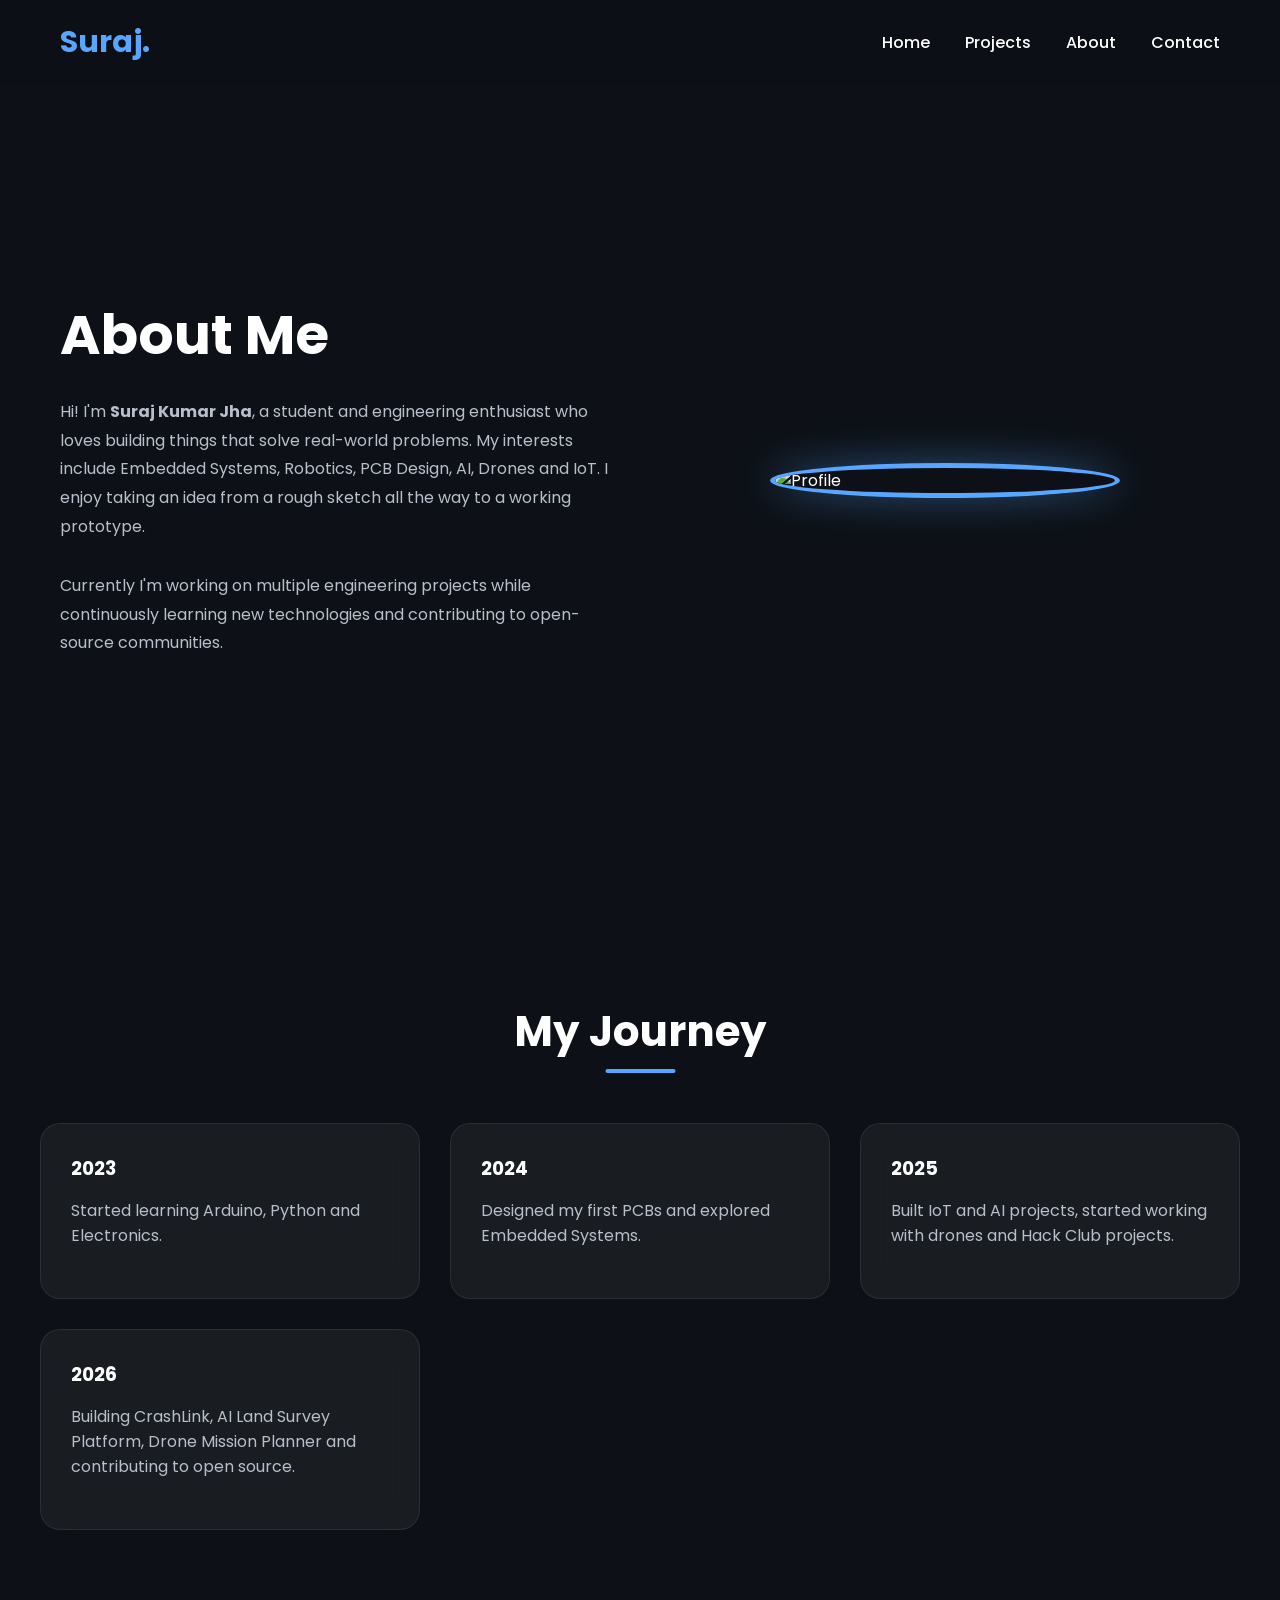
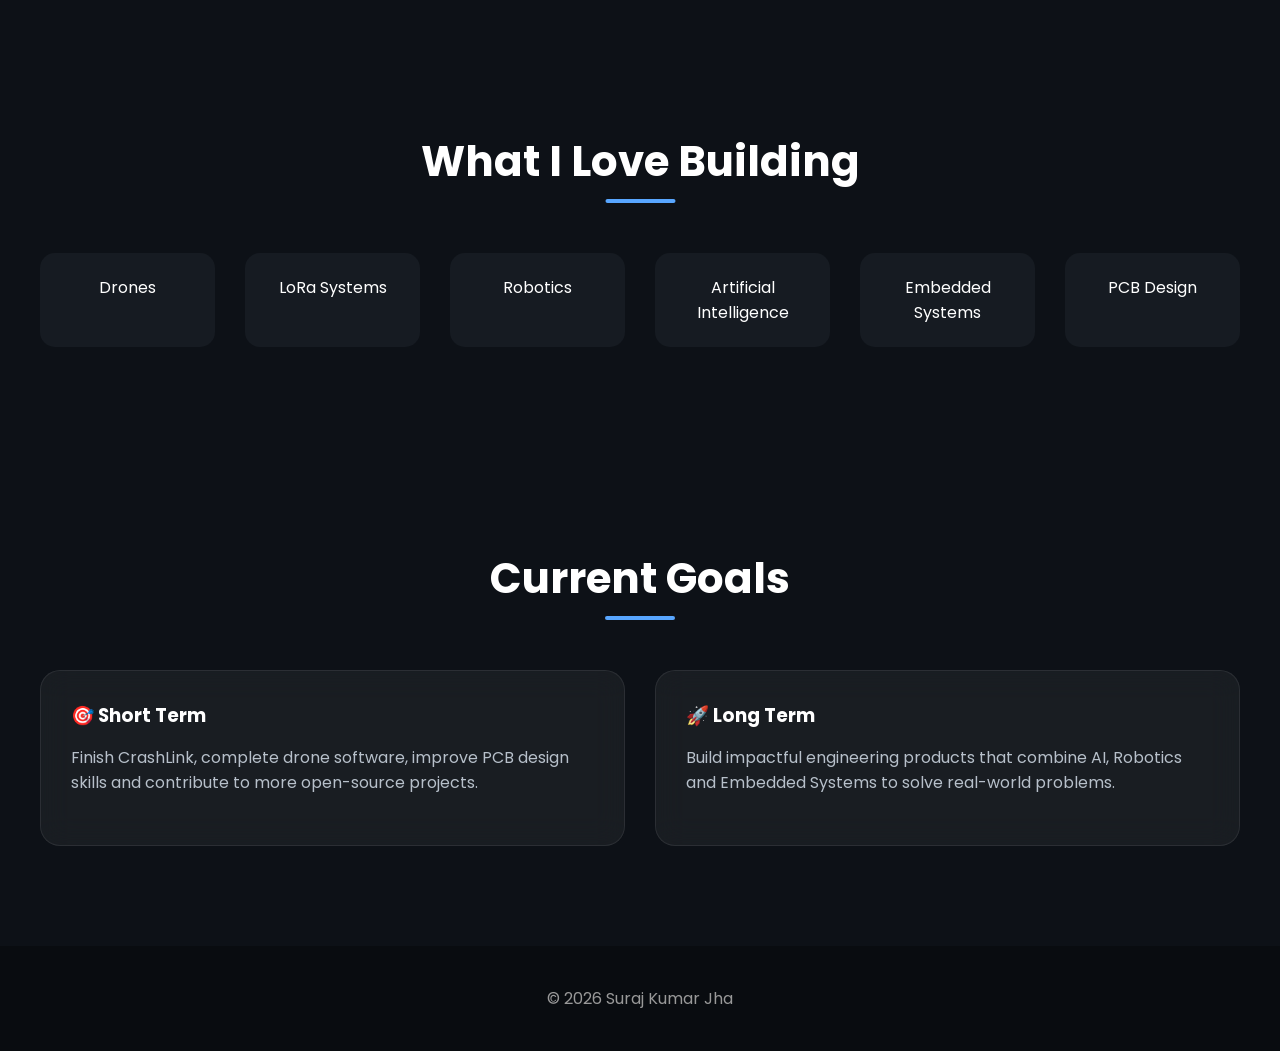
==== about.html @ 5bf3576b "Add about page with personal introduction, journey, interests, and goals" ====
<!DOCTYPE html>
<html lang="en">

<head>

<meta charset="UTF-8">
<meta name="viewport" content="width=device-width, initial-scale=1.0">

<title>About | Suraj Kumar Jha</title>

<link rel="stylesheet" href="css/style.css">
<link rel="stylesheet" href="css/responsive.css">
<link rel="stylesheet" href="css/animations.css">

<link href="https://fonts.googleapis.com/css2?family=Poppins:wght@300;400;500;600;700&display=swap" rel="stylesheet">

</head>

<body>

<header>

<nav>

<h2 class="logo">Suraj.</h2>

<ul class="nav-links">

<li><a href="index.html">Home</a></li>
<li><a href="projects.html">Projects</a></li>
<li><a href="about.html">About</a></li>
<li><a href="contact.html">Contact</a></li>

</ul>

</nav>

</header>

<!-- ABOUT -->

<section class="hero">

<div class="hero-left">

<h1>About Me</h1>

<p>

Hi! I'm <strong>Suraj Kumar Jha</strong>, a student and engineering enthusiast
who loves building things that solve real-world problems.

My interests include Embedded Systems, Robotics, PCB Design,
AI, Drones and IoT.

I enjoy taking an idea from a rough sketch all the way to a
working prototype.

</p>

<p>

Currently I'm working on multiple engineering projects while
continuously learning new technologies and contributing to
open-source communities.

</p>

</div>

<div class="hero-right">

<img src="assets/images/profile.png" alt="Profile">

</div>

</section>

<!-- TIMELINE -->

<section>

<h2>My Journey</h2>

<div class="featured-grid">

<div class="card">

<h3>2023</h3>

<p>

Started learning Arduino, Python and Electronics.

</p>

</div>

<div class="card">

<h3>2024</h3>

<p>

Designed my first PCBs and explored Embedded Systems.

</p>

</div>

<div class="card">

<h3>2025</h3>

<p>

Built IoT and AI projects, started working with drones
and Hack Club projects.

</p>

</div>

<div class="card">

<h3>2026</h3>

<p>

Building CrashLink, AI Land Survey Platform,
Drone Mission Planner and contributing to open source.

</p>

</div>

</div>

</section>

<!-- INTERESTS -->

<section>

<h2>What I Love Building</h2>

<div class="skills-grid">

<div class="skill"> Drones</div>

<div class="skill"> LoRa Systems</div>

<div class="skill"> Robotics</div>

<div class="skill"> Artificial Intelligence</div>

<div class="skill"> Embedded Systems</div>

<div class="skill"> PCB Design</div>

</div>

</section>

<!-- GOALS -->

<section>

<h2>Current Goals</h2>

<div class="featured-grid">

<div class="card">

<h3>🎯 Short Term</h3>

<p>

Finish CrashLink, complete drone software,
improve PCB design skills and contribute to more
open-source projects.

</p>

</div>

<div class="card">

<h3>🚀 Long Term</h3>

<p>

Build impactful engineering products that combine
AI, Robotics and Embedded Systems to solve
real-world problems.

</p>

</div>

</div>

</section>

<footer>

<p>

© 2026 Suraj Kumar Jha

</p>

</footer>

</body>

</html>
---- css/style.css ----
/* ===========================
   GLOBAL
=========================== */

*{
    margin:0;
    padding:0;
    box-sizing:border-box;
}

html{
    scroll-behavior:smooth;
}

body{
    font-family:'Poppins',sans-serif;
    background:#0d1117;
    color:#fff;
    overflow-x:hidden;
}

/* ===========================
   NAVBAR
=========================== */

header{
    width:100%;
    position:fixed;
    top:0;
    left:0;
    z-index:1000;
    background:rgba(13,17,23,.8);
    backdrop-filter:blur(15px);
}

nav{
    max-width:1200px;
    margin:auto;
    display:flex;
    justify-content:space-between;
    align-items:center;
    padding:20px;
}

.logo{
    color:#58a6ff;
    font-size:30px;
    font-weight:700;
}

.nav-links{
    display:flex;
    list-style:none;
    gap:35px;
}

.nav-links a{
    color:white;
    text-decoration:none;
    transition:.3s;
    font-weight:500;
}

.nav-links a:hover{
    color:#58a6ff;
}

/* ===========================
   HERO
=========================== */

.hero{

    max-width:1200px;
    margin:auto;
    min-height:100vh;

    display:flex;
    align-items:center;
    justify-content:space-between;

    padding:120px 20px 60px;

    gap:60px;

}

.hero-left{

    flex:1;

}

.hero-left h1{

    font-size:55px;
    line-height:1.2;

}

.hero-left span{

    color:#58a6ff;

}

.hero-left h2{

    margin-top:20px;
    font-weight:400;
    color:#b7c0ca;

}

.hero-left p{

    margin-top:30px;
    line-height:1.8;
    color:#b7c0ca;

}

.hero-right{

    flex:1;
    display:flex;
    justify-content:center;

}

.hero-right img{

    width:350px;
    border-radius:50%;
    border:5px solid #58a6ff;
    box-shadow:0 0 40px rgba(88,166,255,.4);

}

/* ===========================
   BUTTONS
=========================== */

.buttons{

    display:flex;
    gap:20px;
    margin-top:40px;

}

.btn{

    background:#58a6ff;
    color:white;
    text-decoration:none;

    padding:15px 35px;

    border-radius:10px;

    transition:.3s;

}

.btn:hover{

    transform:translateY(-4px);

    box-shadow:0 10px 25px rgba(88,166,255,.4);

}

.btn-outline{

    border:2px solid #58a6ff;

    color:#58a6ff;

    padding:15px 35px;

    border-radius:10px;

    text-decoration:none;

    transition:.3s;

}

.btn-outline:hover{

    background:#58a6ff;
    color:white;

}

/* ===========================
   SECTIONS
=========================== */

section{

    padding:100px 20px;

}

section h2{

    text-align:center;

    font-size:42px;

    margin-bottom:60px;

}

/* ===========================
   GRID
=========================== */

.current-grid,
.featured-grid,
.skills-grid{

    max-width:1200px;

    margin:auto;

    display:grid;

    gap:30px;

}

.current-grid,
.featured-grid{

    grid-template-columns:repeat(auto-fit,minmax(320px,1fr));

}

.skills-grid{

    grid-template-columns:repeat(auto-fit,minmax(170px,1fr));

}

/* ===========================
   CARDS
=========================== */

.project-card,
.card{

    background:rgba(255,255,255,.05);

    border:1px solid rgba(255,255,255,.08);

    backdrop-filter:blur(15px);

    border-radius:20px;

    padding:30px;

    transition:.35s;

}

.project-card:hover,
.card:hover{

    transform:translateY(-10px);

    border-color:#58a6ff;

    box-shadow:0 15px 35px rgba(88,166,255,.2);

}

.card img{

    width:100%;

    height:220px;

    object-fit:cover;

    border-radius:15px;

    margin-bottom:20px;

}

.card h3{

    margin-bottom:15px;

}

.card p{

    color:#b7c0ca;

    margin-bottom:20px;

}

.card a{

    color:#58a6ff;

    text-decoration:none;

}

/* ===========================
   SKILLS
=========================== */

.skill{

    text-align:center;

    padding:22px;

    border-radius:15px;

    background:#161b22;

    transition:.3s;

}

.skill:hover{

    background:#58a6ff;

    transform:translateY(-5px);

}

/* ===========================
   PROGRESS BAR
=========================== */

.progress{

    width:100%;

    background:#2d333b;

    border-radius:20px;

    overflow:hidden;

    height:10px;

    margin:20px 0;

}

.progress-fill{

    height:100%;

    background:#58a6ff;

}

/* ===========================
   FOOTER
=========================== */

footer{

    padding:40px;

    text-align:center;

    background:#090c10;

    color:#999;

}

/* ===========================
   SCROLLBAR
=========================== */

::-webkit-scrollbar{

    width:10px;

}

::-webkit-scrollbar-track{

    background:#111;

}

::-webkit-scrollbar-thumb{

    background:#58a6ff;

    border-radius:20px;

}

/* ===========================
   SELECTION
=========================== */

::selection{

    background:#58a6ff;

    color:white;

}

/* ===========================
   TECH STACK
=========================== */

.tech-stack{

display:flex;
flex-wrap:wrap;
gap:10px;
margin:20px 0;

}

.tech-stack span{

background:#161b22;
padding:8px 15px;
border-radius:30px;
font-size:14px;
color:#58a6ff;
border:1px solid rgba(88,166,255,.25);

}

/* ===========================
   PROJECT BUTTONS
=========================== */

.project-buttons{

display:flex;
gap:15px;
margin-top:20px;

}

/* ===========================
   STATUS
=========================== */

.status{

font-weight:600;
margin-top:10px;

}

.active{

color:#22c55e;

}

.prototype{

color:#facc15;

}

.completed{

color:#38bdf8;

}
---- css/responsive.css ----
/* ===========================
   LARGE TABLETS
=========================== */

@media (max-width: 1024px){

.hero{

    flex-direction:column-reverse;
    text-align:center;
    padding-top:140px;

}

.hero-left h1{

    font-size:45px;

}

.hero-right img{

    width:300px;

}

.buttons{

    justify-content:center;

}

}

/* ===========================
   TABLETS
=========================== */

@media (max-width:768px){

nav{

    flex-direction:column;
    gap:20px;

}

.nav-links{

    gap:20px;
    flex-wrap:wrap;
    justify-content:center;

}

.hero{

    min-height:auto;

}

.hero-left h1{

    font-size:38px;

}

.hero-left h2{

    font-size:20px;

}

.hero-left p{

    font-size:16px;

}

.hero-right img{

    width:250px;

}

section{

    padding:70px 20px;

}

section h2{

    font-size:34px;

}

.current-grid,
.featured-grid{

    grid-template-columns:1fr;

}

.skills-grid{

    grid-template-columns:repeat(2,1fr);

}

.card img{

    height:200px;

}

}

/* ===========================
   MOBILE
=========================== */

@media (max-width:480px){

.logo{

    font-size:28px;

}

.nav-links{

    gap:15px;

}

.nav-links a{

    font-size:15px;

}

.hero{

    padding-top:160px;

}

.hero-left h1{

    font-size:32px;

}

.hero-left h2{

    font-size:18px;

}

.hero-left p{

    font-size:15px;
    line-height:1.7;

}

.hero-right img{

    width:200px;

}

.buttons{

    flex-direction:column;

}

.btn,
.btn-outline{

    width:100%;
    text-align:center;

}

.skills-grid{

    grid-template-columns:1fr;

}

section h2{

    font-size:30px;

}

.card{

    padding:22px;

}

.card img{

    height:180px;

}

.project-card{

    padding:22px;

}

footer{

    font-size:14px;

}

}

/* ===========================
   EXTRA LARGE SCREENS
=========================== */

@media (min-width:1400px){

.hero,
.current-grid,
.featured-grid,
.skills-grid,
nav{

    max-width:1400px;

}

.hero-left h1{

    font-size:65px;

}

.hero-right img{

    width:420px;

}

}
---- css/animations.css ----
/* ===========================
   FADE IN
=========================== */

@keyframes fadeUp{

    from{

        opacity:0;
        transform:translateY(40px);

    }

    to{

        opacity:1;
        transform:translateY(0);

    }

}

.hero,
.current,
.skills,
.featured,
footer{

    animation:fadeUp .9s ease forwards;

}

/* ===========================
   FLOATING PROFILE IMAGE
=========================== */

@keyframes floating{

    0%{

        transform:translateY(0);

    }

    50%{

        transform:translateY(-15px);

    }

    100%{

        transform:translateY(0);

    }

}

.hero-right img{

    animation:floating 4s ease-in-out infinite;

}

/* ===========================
   GLOWING LOGO
=========================== */

@keyframes glow{

    0%{

        text-shadow:0 0 5px #58a6ff;

    }

    50%{

        text-shadow:
        0 0 15px #58a6ff,
        0 0 30px #58a6ff;

    }

    100%{

        text-shadow:0 0 5px #58a6ff;

    }

}

.logo{

    animation:glow 3s infinite;

}

/* ===========================
   BUTTON HOVER
=========================== */

.btn,
.btn-outline{

    transition:.3s;

}

.btn:hover,
.btn-outline:hover{

    transform:translateY(-5px) scale(1.03);

}

/* ===========================
   CARD HOVER
=========================== */

.project-card,
.card{

    transition:.35s;

}

.project-card:hover,
.card:hover{

    transform:
    translateY(-10px)
    rotateX(4deg);

}

/* ===========================
   SKILL HOVER
=========================== */

.skill{

    transition:.3s;

}

.skill:hover{

    transform:
    translateY(-6px)
    scale(1.05);

}

/* ===========================
   PROGRESS BAR
=========================== */

.progress-fill{

    animation:progressGrow 2s ease;

}

@keyframes progressGrow{

    from{

        width:0;

    }

}

/* ===========================
   LINK UNDERLINE
=========================== */

.nav-links a{

    position:relative;

}

.nav-links a::after{

    content:"";

    position:absolute;

    width:0;

    height:2px;

    left:0;

    bottom:-6px;

    background:#58a6ff;

    transition:.3s;

}

.nav-links a:hover::after{

    width:100%;

}

/* ===========================
   IMAGE ZOOM
=========================== */

.card img{

    transition:.4s;

}

.card:hover img{

    transform:scale(1.05);

}

/* ===========================
   SECTION TITLE
=========================== */

section h2{

    position:relative;

    display:inline-block;

    left:50%;

    transform:translateX(-50%);

}

section h2::after{

    content:"";

    width:70px;

    height:4px;

    border-radius:5px;

    background:#58a6ff;

    position:absolute;

    bottom:-10px;

    left:50%;

    transform:translateX(-50%);

}
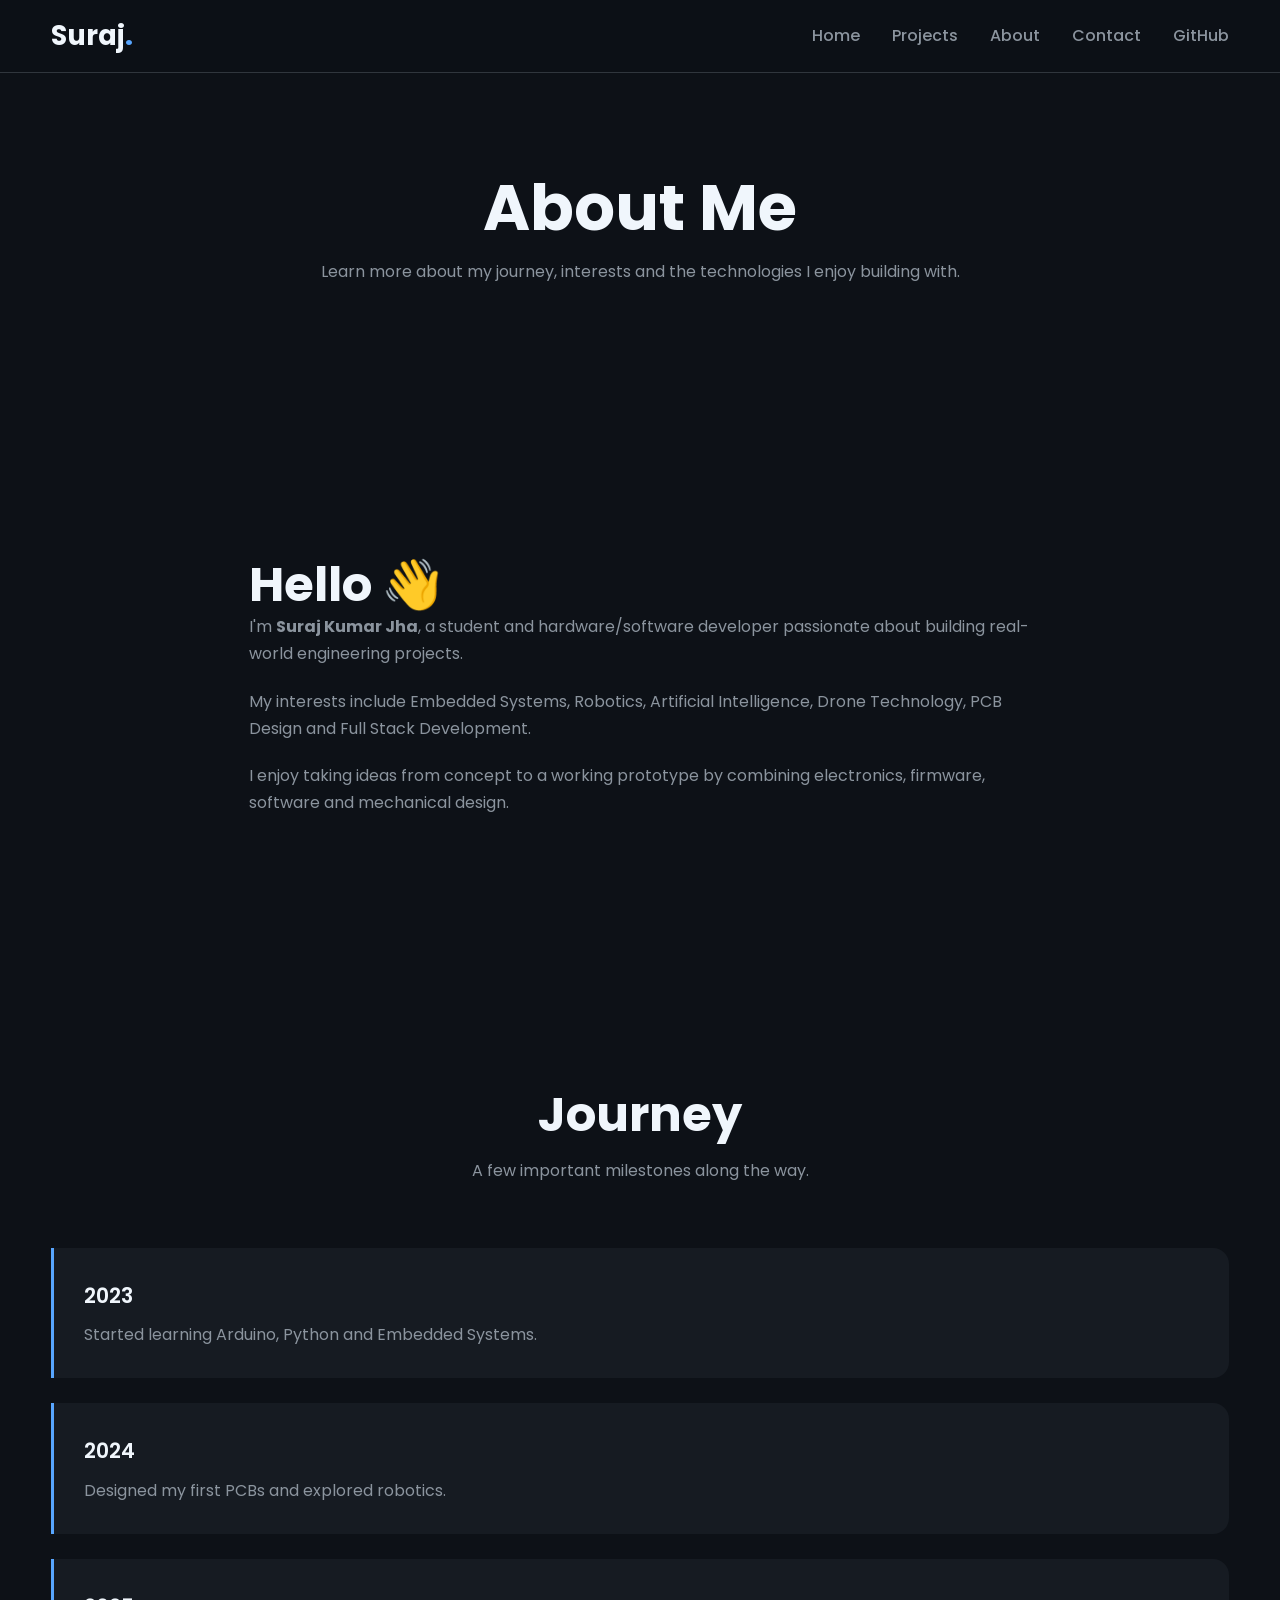
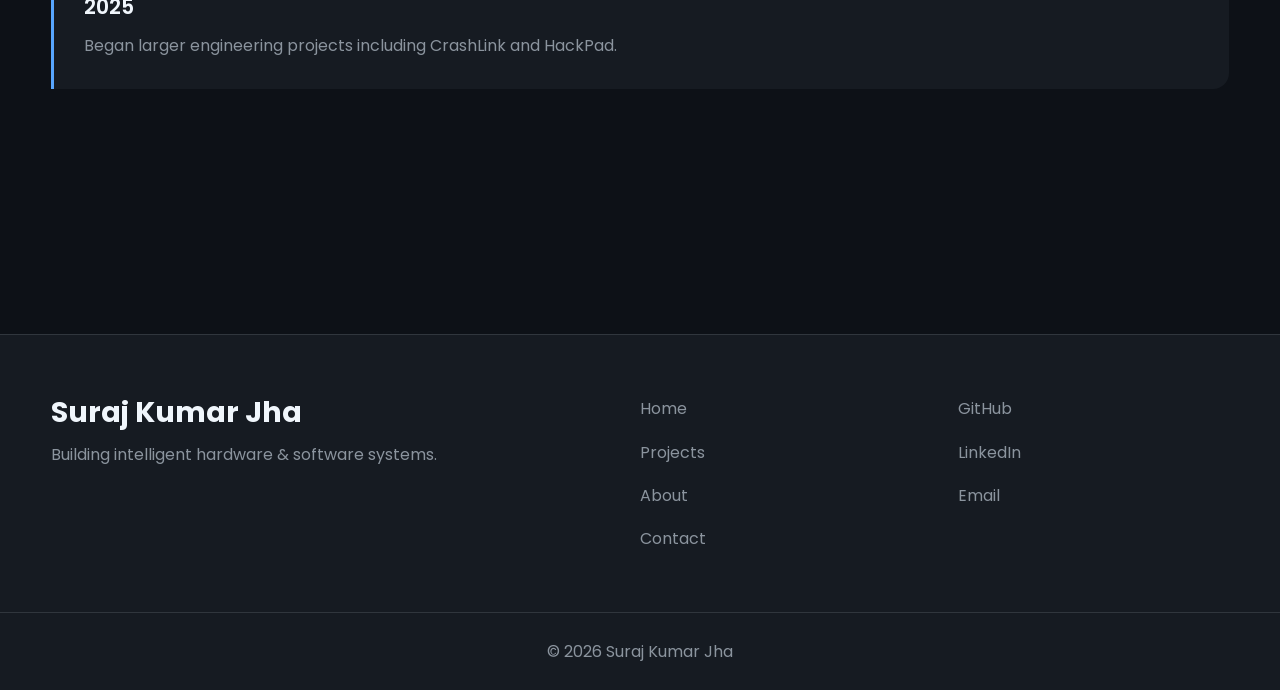
==== commit 91ae1533: "Refactor about.html: Update structure and content for improved clarity and organization" ====
--- a/about.html
+++ b/about.html
@@ -3,214 +3,159 @@
 
 <head>
 
-<meta charset="UTF-8">
-<meta name="viewport" content="width=device-width, initial-scale=1.0">
+    <meta charset="UTF-8">
 
-<title>About | Suraj Kumar Jha</title>
+    <meta
+        name="viewport"
+        content="width=device-width, initial-scale=1.0">
 
-<link rel="stylesheet" href="css/style.css">
-<link rel="stylesheet" href="css/responsive.css">
-<link rel="stylesheet" href="css/animations.css">
+    <title>About</title>
 
-<link href="https://fonts.googleapis.com/css2?family=Poppins:wght@300;400;500;600;700&display=swap" rel="stylesheet">
+    <!-- CSS -->
+
+    <link rel="stylesheet" href="css/base.css">
+    <link rel="stylesheet" href="css/layout.css">
+    <link rel="stylesheet" href="css/components.css">
+    <link rel="stylesheet" href="css/pages.css">
+    <link rel="stylesheet" href="css/responsive.css">
+    <link rel="stylesheet" href="css/animations.css">
 
 </head>
 
 <body>
 
-<header>
+    <!-- Progress Bar -->
 
-<nav>
+    <div id="progress-bar"></div>
 
-<h2 class="logo">Suraj.</h2>
+    <!-- Navbar -->
 
-<ul class="nav-links">
+    <div id="navbar"></div>
 
-<li><a href="index.html">Home</a></li>
-<li><a href="projects.html">Projects</a></li>
-<li><a href="about.html">About</a></li>
-<li><a href="contact.html">Contact</a></li>
+    <main>
 
-</ul>
+        <section class="page-title">
 
-</nav>
+            <div class="container">
 
-</header>
+                <h1>About Me</h1>
 
-<!-- ABOUT -->
+                <p>
 
-<section class="hero">
+                    Learn more about my journey, interests and the
+                    technologies I enjoy building with.
 
-<div class="hero-left">
+                </p>
 
-<h1>About Me</h1>
+            </div>
 
-<p>
+        </section>
 
-Hi! I'm <strong>Suraj Kumar Jha</strong>, a student and engineering enthusiast
-who loves building things that solve real-world problems.
+        <section class="about-section">
 
-My interests include Embedded Systems, Robotics, PCB Design,
-AI, Drones and IoT.
+            <div class="container">
 
-I enjoy taking an idea from a rough sketch all the way to a
-working prototype.
+                <h2>Hello 👋</h2>
 
-</p>
+                <p>
 
-<p>
+                    I'm <strong>Suraj Kumar Jha</strong>, a student and
+                    hardware/software developer passionate about building
+                    real-world engineering projects.
 
-Currently I'm working on multiple engineering projects while
-continuously learning new technologies and contributing to
-open-source communities.
+                </p>
 
-</p>
+                <p>
 
-</div>
+                    My interests include Embedded Systems, Robotics,
+                    Artificial Intelligence, Drone Technology,
+                    PCB Design and Full Stack Development.
 
-<div class="hero-right">
+                </p>
 
-<img src="assets/images/profile.png" alt="Profile">
+                <p>
 
-</div>
+                    I enjoy taking ideas from concept to a working
+                    prototype by combining electronics, firmware,
+                    software and mechanical design.
 
-</section>
+                </p>
 
-<!-- TIMELINE -->
+            </div>
 
-<section>
+        </section>
 
-<h2>My Journey</h2>
+        <section class="timeline">
 
-<div class="featured-grid">
+            <div class="container">
 
-<div class="card">
+                <div class="section-header">
 
-<h3>2023</h3>
+                    <h2>Journey</h2>
 
-<p>
+                    <p>
 
-Started learning Arduino, Python and Electronics.
+                        A few important milestones along the way.
 
-</p>
+                    </p>
 
-</div>
+                </div>
 
-<div class="card">
+                <div class="timeline-item">
 
-<h3>2024</h3>
+                    <h3>2023</h3>
 
-<p>
+                    <p>
 
-Designed my first PCBs and explored Embedded Systems.
+                        Started learning Arduino, Python and Embedded
+                        Systems.
 
-</p>
+                    </p>
 
-</div>
+                </div>
 
-<div class="card">
+                <div class="timeline-item">
 
-<h3>2025</h3>
+                    <h3>2024</h3>
 
-<p>
+                    <p>
 
-Built IoT and AI projects, started working with drones
-and Hack Club projects.
+                        Designed my first PCBs and explored robotics.
 
-</p>
+                    </p>
 
-</div>
+                </div>
 
-<div class="card">
+                <div class="timeline-item">
 
-<h3>2026</h3>
+                    <h3>2025</h3>
 
-<p>
+                    <p>
 
-Building CrashLink, AI Land Survey Platform,
-Drone Mission Planner and contributing to open source.
+                        Began larger engineering projects including
+                        CrashLink and HackPad.
 
-</p>
+                    </p>
 
-</div>
+                </div>
 
-</div>
+            </div>
 
-</section>
+        </section>
 
-<!-- INTERESTS -->
+    </main>
 
-<section>
+    <!-- Footer -->
 
-<h2>What I Love Building</h2>
+    <div id="footer"></div>
 
-<div class="skills-grid">
+    <!-- JavaScript -->
 
-<div class="skill"> Drones</div>
+    <script src="js/utils.js"></script>
 
-<div class="skill"> LoRa Systems</div>
+    <script src="js/components.js"></script>
 
-<div class="skill"> Robotics</div>
-
-<div class="skill"> Artificial Intelligence</div>
-
-<div class="skill"> Embedded Systems</div>
-
-<div class="skill"> PCB Design</div>
-
-</div>
-
-</section>
-
-<!-- GOALS -->
-
-<section>
-
-<h2>Current Goals</h2>
-
-<div class="featured-grid">
-
-<div class="card">
-
-<h3>🎯 Short Term</h3>
-
-<p>
-
-Finish CrashLink, complete drone software,
-improve PCB design skills and contribute to more
-open-source projects.
-
-</p>
-
-</div>
-
-<div class="card">
-
-<h3>🚀 Long Term</h3>
-
-<p>
-
-Build impactful engineering products that combine
-AI, Robotics and Embedded Systems to solve
-real-world problems.
-
-</p>
-
-</div>
-
-</div>
-
-</section>
-
-<footer>
-
-<p>
-
-© 2026 Suraj Kumar Jha
-
-</p>
-
-</footer>
+    <script src="js/app.js"></script>
 
 </body>
 
--- a/css/base.css
+++ b/css/base.css
@@ -0,0 +1,325 @@
+/* =======================================================
+   Portfolio Engine
+   base.css
+   Reset, Variables & Global Styles
+======================================================= */
+
+/* ===========================
+   GOOGLE FONT
+=========================== */
+
+@import url('https://fonts.googleapis.com/css2?family=Poppins:wght@300;400;500;600;700;800&display=swap');
+
+/* ===========================
+   CSS VARIABLES
+=========================== */
+
+:root{
+
+    /* Colors */
+
+    --bg:#0d1117;
+    --surface:#161b22;
+    --surface-hover:#1f2937;
+
+    --primary:#58a6ff;
+    --primary-hover:#79c0ff;
+
+    --text:#f0f6fc;
+    --muted:#8b949e;
+
+    --border:#30363d;
+
+    --success:#3fb950;
+    --warning:#d29922;
+    --info:#58a6ff;
+    --danger:#f85149;
+
+    /* Radius */
+
+    --radius-sm:8px;
+    --radius-md:14px;
+    --radius-lg:20px;
+
+    /* Shadow */
+
+    --shadow-sm:0 4px 10px rgba(0,0,0,.20);
+    --shadow-md:0 10px 30px rgba(0,0,0,.30);
+    --shadow-lg:0 20px 50px rgba(0,0,0,.40);
+
+    /* Layout */
+
+    --container:1200px;
+
+    --transition:250ms ease;
+
+}
+
+/* ===========================
+   RESET
+=========================== */
+
+*{
+
+    margin:0;
+    padding:0;
+    box-sizing:border-box;
+
+}
+
+html{
+
+    scroll-behavior:smooth;
+
+}
+
+body{
+
+    background:var(--bg);
+
+    color:var(--text);
+
+    font-family:"Poppins",sans-serif;
+
+    line-height:1.7;
+
+    overflow-x:hidden;
+
+}
+
+/* ===========================
+   IMAGES
+=========================== */
+
+img{
+
+    display:block;
+
+    max-width:100%;
+
+}
+
+/* ===========================
+   LINKS
+=========================== */
+
+a{
+
+    text-decoration:none;
+
+    color:inherit;
+
+}
+
+/* ===========================
+   LISTS
+=========================== */
+
+ul{
+
+    list-style:none;
+
+}
+
+/* ===========================
+   BUTTONS
+=========================== */
+
+button{
+
+    border:none;
+
+    outline:none;
+
+    background:none;
+
+    cursor:pointer;
+
+    font-family:inherit;
+
+}
+
+/* ===========================
+   INPUTS
+=========================== */
+
+input,
+textarea{
+
+    font-family:inherit;
+
+}
+
+/* ===========================
+   CONTAINER
+=========================== */
+
+.container{
+
+    width:min(92%,var(--container));
+
+    margin-inline:auto;
+
+}
+
+/* ===========================
+   HEADINGS
+=========================== */
+
+h1{
+
+    font-size:clamp(2.7rem,5vw,4.5rem);
+
+    line-height:1.1;
+
+    font-weight:700;
+
+}
+
+h2{
+
+    font-size:clamp(2rem,4vw,3rem);
+
+    line-height:1.2;
+
+    font-weight:700;
+
+}
+
+h3{
+
+    font-size:1.3rem;
+
+    font-weight:600;
+
+}
+
+p{
+
+    color:var(--muted);
+
+}
+
+/* ===========================
+   SECTION
+=========================== */
+
+section{
+
+    padding:100px 0;
+
+}
+
+/* ===========================
+   SCROLLBAR
+=========================== */
+
+::-webkit-scrollbar{
+
+    width:10px;
+
+}
+
+::-webkit-scrollbar-track{
+
+    background:var(--bg);
+
+}
+
+::-webkit-scrollbar-thumb{
+
+    background:var(--border);
+
+    border-radius:100px;
+
+}
+
+::-webkit-scrollbar-thumb:hover{
+
+    background:var(--primary);
+
+}
+
+/* ===========================
+   TEXT SELECTION
+=========================== */
+
+::selection{
+
+    background:var(--primary);
+
+    color:white;
+
+}
+
+/* ===========================
+   PROGRESS BAR
+=========================== */
+
+#progress-bar{
+
+    position:fixed;
+
+    top:0;
+
+    left:0;
+
+    width:0;
+
+    height:4px;
+
+    background:var(--primary);
+
+    z-index:99999;
+
+}
+
+/* ===========================
+   BACK TO TOP
+=========================== */
+
+#backToTop{
+
+    position:fixed;
+
+    right:30px;
+
+    bottom:30px;
+
+    width:52px;
+
+    height:52px;
+
+    border-radius:50%;
+
+    background:var(--primary);
+
+    color:white;
+
+    font-size:22px;
+
+    box-shadow:var(--shadow-md);
+
+    opacity:0;
+
+    visibility:hidden;
+
+    transition:var(--transition);
+
+    z-index:999;
+
+}
+
+#backToTop.show{
+
+    opacity:1;
+
+    visibility:visible;
+
+}
+
+#backToTop:hover{
+
+    transform:translateY(-5px);
+
+}
--- a/css/layout.css
+++ b/css/layout.css
@@ -0,0 +1,329 @@
+/* =======================================================
+   Portfolio Engine
+   layout.css
+   Layout, Navbar, Hero, Footer & Grid
+======================================================= */
+
+/* ===========================
+   NAVBAR
+=========================== */
+
+header{
+
+    position:sticky;
+    top:0;
+    z-index:1000;
+
+    background:rgba(13,17,23,.80);
+
+    backdrop-filter:blur(16px);
+
+    border-bottom:1px solid var(--border);
+
+}
+
+.navbar{
+
+    width:min(92%,var(--container));
+
+    margin-inline:auto;
+
+    height:72px;
+
+    display:flex;
+
+    align-items:center;
+
+    justify-content:space-between;
+
+}
+
+.logo{
+
+    font-size:1.7rem;
+
+    font-weight:700;
+
+    color:var(--text);
+
+}
+
+.logo span{
+
+    color:var(--primary);
+
+}
+
+.nav-links{
+
+    display:flex;
+
+    align-items:center;
+
+    gap:2rem;
+
+}
+
+.nav-links a{
+
+    color:var(--muted);
+
+    font-weight:500;
+
+    transition:var(--transition);
+
+}
+
+.nav-links a:hover,
+
+.nav-links a.active{
+
+    color:var(--primary);
+
+}
+
+.menu-toggle{
+
+    display:none;
+
+    font-size:2rem;
+
+    color:var(--text);
+
+}
+
+/* ===========================
+   HERO
+=========================== */
+
+.hero-section{
+
+    min-height:calc(100vh - 72px);
+
+    display:flex;
+
+    align-items:center;
+
+}
+
+.hero-content{
+
+    width:min(92%,var(--container));
+
+    margin-inline:auto;
+
+    display:grid;
+
+    grid-template-columns:1.2fr .8fr;
+
+    gap:4rem;
+
+    align-items:center;
+
+}
+
+.hero-label{
+
+    display:inline-block;
+
+    margin-bottom:1rem;
+
+    color:var(--primary);
+
+    font-weight:600;
+
+}
+
+.hero-text h2{
+
+    margin-top:1rem;
+
+    font-size:1.5rem;
+
+    color:var(--primary);
+
+}
+
+.hero-text p{
+
+    margin-top:1.5rem;
+
+    max-width:650px;
+
+}
+
+.hero-buttons{
+
+    margin-top:2.5rem;
+
+    display:flex;
+
+    gap:1rem;
+
+    flex-wrap:wrap;
+
+}
+
+.hero-image{
+
+    display:flex;
+
+    justify-content:center;
+
+}
+
+.hero-image img{
+
+    width:350px;
+
+    aspect-ratio:1;
+
+    object-fit:cover;
+
+    border-radius:50%;
+
+    border:5px solid var(--border);
+
+    box-shadow:var(--shadow-lg);
+
+}
+
+/* ===========================
+   SECTION HEADER
+=========================== */
+
+.section-header{
+
+    text-align:center;
+
+    margin-bottom:4rem;
+
+}
+
+.section-header h2{
+
+    margin-bottom:.8rem;
+
+}
+
+.section-header p{
+
+    max-width:700px;
+
+    margin-inline:auto;
+
+}
+
+/* ===========================
+   GRID
+=========================== */
+
+.stats-grid,
+
+.projects-grid{
+
+    display:grid;
+
+    gap:2rem;
+
+}
+
+.stats-grid{
+
+    grid-template-columns:repeat(auto-fit,minmax(220px,1fr));
+
+}
+
+.projects-grid{
+
+    grid-template-columns:repeat(auto-fit,minmax(340px,1fr));
+
+}
+
+/* ===========================
+   FOOTER
+=========================== */
+
+.footer{
+
+    margin-top:120px;
+
+    border-top:1px solid var(--border);
+
+    background:var(--surface);
+
+}
+
+.footer-container{
+
+    width:min(92%,var(--container));
+
+    margin-inline:auto;
+
+    padding:60px 0;
+
+    display:grid;
+
+    grid-template-columns:2fr 1fr 1fr;
+
+    gap:3rem;
+
+}
+
+.footer-brand h2{
+
+    font-size:1.8rem;
+
+    margin-bottom:.7rem;
+
+}
+
+.footer-links,
+
+.footer-social{
+
+    display:flex;
+
+    flex-direction:column;
+
+    gap:1rem;
+
+}
+
+.footer-links a,
+
+.footer-social a{
+
+    color:var(--muted);
+
+    transition:var(--transition);
+
+}
+
+.footer-links a:hover,
+
+.footer-social a:hover{
+
+    color:var(--primary);
+
+}
+
+.footer-bottom{
+
+    border-top:1px solid var(--border);
+
+    text-align:center;
+
+    padding:25px;
+
+}
+
+/* ===========================
+   MAIN
+=========================== */
+
+main{
+
+    min-height:100vh;
+
+}
--- a/css/components.css
+++ b/css/components.css
@@ -0,0 +1,409 @@
+/* =======================================================
+   Portfolio Engine
+   components.css
+   Buttons, Cards, Badges, Skills, Progress
+======================================================= */
+
+/* ===========================
+   BUTTONS
+=========================== */
+
+.btn{
+
+    display:inline-flex;
+
+    align-items:center;
+
+    justify-content:center;
+
+    gap:.5rem;
+
+    padding:14px 28px;
+
+    border-radius:12px;
+
+    background:var(--primary);
+
+    color:#fff;
+
+    font-weight:600;
+
+    transition:var(--transition);
+
+    cursor:pointer;
+
+}
+
+.btn:hover{
+
+    background:var(--primary-hover);
+
+    transform:translateY(-3px);
+
+    box-shadow:var(--shadow-md);
+
+}
+
+.btn-outline{
+
+    background:transparent;
+
+    color:var(--primary);
+
+    border:2px solid var(--primary);
+
+}
+
+.btn-outline:hover{
+
+    background:var(--primary);
+
+    color:#fff;
+
+}
+
+/* ===========================
+   STATS CARD
+=========================== */
+
+.stat-card{
+
+    background:var(--surface);
+
+    border:1px solid var(--border);
+
+    border-radius:18px;
+
+    padding:35px;
+
+    text-align:center;
+
+    transition:var(--transition);
+
+}
+
+.stat-card:hover{
+
+    transform:translateY(-8px);
+
+    border-color:var(--primary);
+
+    box-shadow:var(--shadow-lg);
+
+}
+
+.stat-card h2{
+
+    font-size:3rem;
+
+    color:var(--primary);
+
+    margin-bottom:.5rem;
+
+}
+
+.stat-card p{
+
+    color:var(--muted);
+
+}
+
+/* ===========================
+   PROJECT CARD
+=========================== */
+
+.project-card{
+
+    display:flex;
+
+    flex-direction:column;
+
+    overflow:hidden;
+
+    border-radius:20px;
+
+    background:var(--surface);
+
+    border:1px solid var(--border);
+
+    transition:var(--transition);
+
+}
+
+.project-card:hover{
+
+    transform:translateY(-10px);
+
+    border-color:var(--primary);
+
+    box-shadow:var(--shadow-lg);
+
+}
+
+.project-image{
+
+    height:220px;
+
+    overflow:hidden;
+
+}
+
+.project-image img{
+
+    width:100%;
+
+    height:100%;
+
+    object-fit:cover;
+
+    transition:.5s;
+
+}
+
+.project-card:hover .project-image img{
+
+    transform:scale(1.08);
+
+}
+
+.project-content{
+
+    padding:24px;
+
+    display:flex;
+
+    flex-direction:column;
+
+    flex:1;
+
+}
+
+.project-top{
+
+    display:flex;
+
+    justify-content:space-between;
+
+    align-items:center;
+
+    gap:1rem;
+
+    margin-bottom:1rem;
+
+}
+
+.project-description{
+
+    margin-bottom:1.5rem;
+
+}
+
+/* ===========================
+   TECH STACK
+=========================== */
+
+.tech-stack{
+
+    display:flex;
+
+    flex-wrap:wrap;
+
+    gap:10px;
+
+    margin-bottom:1.5rem;
+
+}
+
+.tech-stack span{
+
+    padding:6px 14px;
+
+    border-radius:100px;
+
+    background:#21262d;
+
+    border:1px solid var(--border);
+
+    color:var(--primary);
+
+    font-size:.9rem;
+
+    transition:var(--transition);
+
+}
+
+.tech-stack span:hover{
+
+    background:var(--primary);
+
+    color:white;
+
+}
+
+/* ===========================
+   STATUS BADGES
+=========================== */
+
+.status{
+
+    display:inline-flex;
+
+    align-items:center;
+
+    justify-content:center;
+
+    padding:6px 14px;
+
+    border-radius:100px;
+
+    font-size:.85rem;
+
+    font-weight:600;
+
+}
+
+.badge-green{
+
+    background:rgba(63,185,80,.15);
+
+    color:var(--success);
+
+}
+
+.badge-yellow{
+
+    background:rgba(210,153,34,.15);
+
+    color:var(--warning);
+
+}
+
+.badge-blue{
+
+    background:rgba(88,166,255,.15);
+
+    color:var(--info);
+
+}
+
+/* ===========================
+   PROGRESS BAR
+=========================== */
+
+.progress{
+
+    width:100%;
+
+    height:8px;
+
+    border-radius:100px;
+
+    background:#21262d;
+
+    overflow:hidden;
+
+    margin-top:auto;
+
+}
+
+.progress-fill{
+
+    height:100%;
+
+    background:linear-gradient(
+        90deg,
+        var(--primary),
+        var(--primary-hover)
+    );
+
+}
+
+.progress-text{
+
+    margin-top:10px;
+
+    font-size:.9rem;
+
+}
+
+/* ===========================
+   PROJECT BUTTONS
+=========================== */
+
+.project-buttons{
+
+    display:flex;
+
+    gap:12px;
+
+    margin-top:25px;
+
+    flex-wrap:wrap;
+
+}
+
+/* ===========================
+   SKILL CHIP
+=========================== */
+
+.skill{
+
+    display:inline-flex;
+
+    align-items:center;
+
+    justify-content:center;
+
+    padding:12px 22px;
+
+    border-radius:100px;
+
+    background:var(--surface);
+
+    border:1px solid var(--border);
+
+    color:var(--text);
+
+    transition:var(--transition);
+
+}
+
+.skill:hover{
+
+    transform:translateY(-4px);
+
+    border-color:var(--primary);
+
+    color:var(--primary);
+
+}
+
+/* ===========================
+   GLASS EFFECT
+=========================== */
+
+.glass{
+
+    background:rgba(255,255,255,.03);
+
+    backdrop-filter:blur(18px);
+
+    border:1px solid rgba(255,255,255,.08);
+
+}
+
+/* ===========================
+   DIVIDER
+=========================== */
+
+.divider{
+
+    width:100%;
+
+    height:1px;
+
+    background:var(--border);
+
+    margin:70px 0;
+
+}
--- a/css/pages.css
+++ b/css/pages.css
@@ -0,0 +1,277 @@
+/* =======================================================
+   Portfolio Engine
+   pages.css
+   Page-specific styling
+======================================================= */
+
+/* ===========================
+   HERO
+=========================== */
+
+.hero-text h1{
+
+    margin-bottom:1rem;
+
+    letter-spacing:-1px;
+
+}
+
+.hero-text h2{
+
+    margin-bottom:1.5rem;
+
+    max-width:700px;
+
+}
+
+.hero-text p{
+
+    font-size:1.05rem;
+
+    max-width:650px;
+
+}
+
+.hero-label{
+
+    text-transform:uppercase;
+
+    letter-spacing:1px;
+
+    font-size:.9rem;
+
+}
+
+/* ===========================
+   HERO IMAGE
+=========================== */
+
+.hero-image{
+
+    position:relative;
+
+}
+
+.hero-image img{
+
+    width:360px;
+
+    height:360px;
+
+    object-fit:cover;
+
+    border-radius:50%;
+
+    background:var(--surface);
+
+}
+
+/* ===========================
+   STATS
+=========================== */
+
+.stats-section{
+
+    padding-top:20px;
+
+}
+
+/* ===========================
+   FEATURED PROJECTS
+=========================== */
+
+.projects-section{
+
+    padding-top:40px;
+
+}
+
+.projects-section .section-header{
+
+    margin-bottom:60px;
+
+}
+
+/* ===========================
+   PROJECT DETAILS
+=========================== */
+
+.project-description{
+
+    min-height:80px;
+
+}
+
+.project-buttons{
+
+    margin-top:auto;
+
+    padding-top:20px;
+
+}
+
+/* ===========================
+   SKILLS
+=========================== */
+
+.skills-section{
+
+    padding-top:60px;
+
+}
+
+.skills-grid{
+
+    display:flex;
+
+    flex-wrap:wrap;
+
+    justify-content:center;
+
+    gap:16px;
+
+}
+
+/* ===========================
+   ABOUT PAGE
+=========================== */
+
+.about-section{
+
+    max-width:850px;
+
+    margin:auto;
+
+}
+
+.about-section p{
+
+    margin-bottom:20px;
+
+}
+
+/* ===========================
+   TIMELINE
+=========================== */
+
+.timeline{
+
+    margin-top:50px;
+
+}
+
+.timeline-item{
+
+    padding:30px;
+
+    border-left:3px solid var(--primary);
+
+    margin-bottom:25px;
+
+    background:var(--surface);
+
+    border-radius:0 16px 16px 0;
+
+}
+
+.timeline-item h3{
+
+    margin-bottom:8px;
+
+}
+
+/* ===========================
+   CONTACT
+=========================== */
+
+.contact-section{
+
+    text-align:center;
+
+}
+
+.contact-links{
+
+    display:flex;
+
+    justify-content:center;
+
+    flex-wrap:wrap;
+
+    gap:18px;
+
+    margin-top:40px;
+
+}
+
+/* ===========================
+   EMPTY STATES
+=========================== */
+
+.empty-state{
+
+    text-align:center;
+
+    padding:80px 20px;
+
+    color:var(--muted);
+
+}
+
+/* ===========================
+   SECTION SPACING
+=========================== */
+
+#stats{
+
+    margin-top:-30px;
+
+}
+
+#featured-projects{
+
+    margin-top:30px;
+
+}
+
+#skills{
+
+    margin-top:30px;
+
+}
+
+/* ===========================
+   PAGE TITLE
+=========================== */
+
+.page-title{
+
+    text-align:center;
+
+    margin-bottom:70px;
+
+}
+
+.page-title h1{
+
+    margin-bottom:15px;
+
+}
+
+.page-title p{
+
+    max-width:700px;
+
+    margin:auto;
+
+}
+
+/* ===========================
+   HOVER EFFECT
+=========================== */
+
+.project-card{
+
+    cursor:pointer;
+
+}
--- a/css/responsive.css
+++ b/css/responsive.css
@@ -1,254 +1,252 @@
+/* =======================================================
+   Portfolio Engine
+   responsive.css
+======================================================= */
+
 /* ===========================
    LARGE TABLETS
 =========================== */
 
-@media (max-width: 1024px){
-
-.hero{
-
-    flex-direction:column-reverse;
-    text-align:center;
-    padding-top:140px;
+@media (max-width: 1100px){
+
+    .hero-content{
+
+        grid-template-columns:1fr;
+
+        text-align:center;
+
+    }
+
+    .hero-text{
+
+        display:flex;
+
+        flex-direction:column;
+
+        align-items:center;
+
+    }
+
+    .hero-image{
+
+        order:-1;
+
+    }
+
+    .hero-image img{
+
+        width:300px;
+
+        height:300px;
+
+    }
 
 }
 
-.hero-left h1{
-
-    font-size:45px;
+/* ===========================
+   TABLETS
+=========================== */
+
+@media (max-width:768px){
+
+    section{
+
+        padding:70px 0;
+
+    }
+
+    .navbar{
+
+        height:auto;
+
+        padding:18px 0;
+
+        flex-wrap:wrap;
+
+    }
+
+    .menu-toggle{
+
+        display:block;
+
+    }
+
+    .nav-links{
+
+        display:none;
+
+        width:100%;
+
+        margin-top:20px;
+
+        flex-direction:column;
+
+        gap:18px;
+
+    }
+
+    .nav-links.open{
+
+        display:flex;
+
+    }
+
+    .hero-buttons{
+
+        justify-content:center;
+
+    }
+
+    .hero-image img{
+
+        width:250px;
+
+        height:250px;
+
+    }
+
+    .projects-grid{
+
+        grid-template-columns:1fr;
+
+    }
+
+    .stats-grid{
+
+        grid-template-columns:repeat(2,1fr);
+
+    }
+
+    .footer-container{
+
+        grid-template-columns:1fr;
+
+        text-align:center;
+
+    }
+
+    .footer-links,
+
+    .footer-social{
+
+        align-items:center;
+
+    }
 
 }
 
-.hero-right img{
-
-    width:300px;
+/* ===========================
+   MOBILE
+=========================== */
+
+@media (max-width:600px){
+
+    h1{
+
+        font-size:2.5rem;
+
+    }
+
+    h2{
+
+        font-size:1.8rem;
+
+    }
+
+    .hero-image img{
+
+        width:200px;
+
+        height:200px;
+
+    }
+
+    .hero-buttons{
+
+        flex-direction:column;
+
+        width:100%;
+
+    }
+
+    .hero-buttons .btn{
+
+        width:100%;
+
+    }
+
+    .stats-grid{
+
+        grid-template-columns:1fr;
+
+    }
+
+    .project-top{
+
+        flex-direction:column;
+
+        align-items:flex-start;
+
+    }
+
+    .project-buttons{
+
+        flex-direction:column;
+
+    }
+
+    .project-buttons .btn{
+
+        width:100%;
+
+    }
+
+    .contact-links{
+
+        flex-direction:column;
+
+    }
+
+    #backToTop{
+
+        right:20px;
+
+        bottom:20px;
+
+    }
 
 }
 
-.buttons{
-
-    justify-content:center;
-
-}
-
-}
-
-/* ===========================
-   TABLETS
-=========================== */
-
-@media (max-width:768px){
-
-nav{
-
-    flex-direction:column;
-    gap:20px;
-
-}
-
-.nav-links{
-
-    gap:20px;
-    flex-wrap:wrap;
-    justify-content:center;
-
-}
-
-.hero{
-
-    min-height:auto;
-
-}
-
-.hero-left h1{
-
-    font-size:38px;
-
-}
-
-.hero-left h2{
-
-    font-size:20px;
-
-}
-
-.hero-left p{
-
-    font-size:16px;
-
-}
-
-.hero-right img{
-
-    width:250px;
-
-}
-
-section{
-
-    padding:70px 20px;
-
-}
-
-section h2{
-
-    font-size:34px;
-
-}
-
-.current-grid,
-.featured-grid{
-
-    grid-template-columns:1fr;
-
-}
-
-.skills-grid{
-
-    grid-template-columns:repeat(2,1fr);
-
-}
-
-.card img{
-
-    height:200px;
-
-}
-
-}
-
-/* ===========================
-   MOBILE
-=========================== */
-
-@media (max-width:480px){
-
-.logo{
-
-    font-size:28px;
-
-}
-
-.nav-links{
-
-    gap:15px;
-
-}
-
-.nav-links a{
-
-    font-size:15px;
-
-}
-
-.hero{
-
-    padding-top:160px;
-
-}
-
-.hero-left h1{
-
-    font-size:32px;
-
-}
-
-.hero-left h2{
-
-    font-size:18px;
-
-}
-
-.hero-left p{
-
-    font-size:15px;
-    line-height:1.7;
-
-}
-
-.hero-right img{
-
-    width:200px;
-
-}
-
-.buttons{
-
-    flex-direction:column;
-
-}
-
-.btn,
-.btn-outline{
-
-    width:100%;
-    text-align:center;
-
-}
-
-.skills-grid{
-
-    grid-template-columns:1fr;
-
-}
-
-section h2{
-
-    font-size:30px;
-
-}
-
-.card{
-
-    padding:22px;
-
-}
-
-.card img{
-
-    height:180px;
-
-}
-
-.project-card{
-
-    padding:22px;
-
-}
-
-footer{
-
-    font-size:14px;
-
-}
-
-}
-
-/* ===========================
-   EXTRA LARGE SCREENS
-=========================== */
-
-@media (min-width:1400px){
-
-.hero,
-.current-grid,
-.featured-grid,
-.skills-grid,
-nav{
-
-    max-width:1400px;
-
-}
-
-.hero-left h1{
-
-    font-size:65px;
-
-}
-
-.hero-right img{
-
-    width:420px;
-
-}
+/* ===========================
+   SMALL PHONES
+=========================== */
+
+@media (max-width:400px){
+
+    .container{
+
+        width:95%;
+
+    }
+
+    .hero-image img{
+
+        width:170px;
+
+        height:170px;
+
+    }
+
+    .stat-card{
+
+        padding:25px;
+
+    }
+
+    .project-content{
+
+        padding:18px;
+
+    }
 
 }
--- a/css/animations.css
+++ b/css/animations.css
@@ -1,263 +1,258 @@
+/* =======================================================
+   Portfolio Engine
+   animations.css
+======================================================= */
+
+/* ===========================
+   GLOBAL TRANSITIONS
+=========================== */
+
+*{
+
+    transition:
+        background-color .25s ease,
+        color .25s ease,
+        border-color .25s ease,
+        transform .25s ease,
+        box-shadow .25s ease;
+
+}
+
+/* ===========================
+   FADE UP
+=========================== */
+
+@keyframes fadeUp{
+
+    from{
+
+        opacity:0;
+
+        transform:translateY(40px);
+
+    }
+
+    to{
+
+        opacity:1;
+
+        transform:translateY(0);
+
+    }
+
+}
+
 /* ===========================
    FADE IN
 =========================== */
 
-@keyframes fadeUp{
+@keyframes fadeIn{
 
     from{
 
         opacity:0;
-        transform:translateY(40px);
 
     }
 
     to{
 
         opacity:1;
+
+    }
+
+}
+
+/* ===========================
+   FLOAT
+=========================== */
+
+@keyframes floating{
+
+    0%{
+
         transform:translateY(0);
 
     }
 
-}
-
-.hero,
-.current,
-.skills,
-.featured,
-footer{
-
-    animation:fadeUp .9s ease forwards;
-
-}
-
-/* ===========================
-   FLOATING PROFILE IMAGE
-=========================== */
-
-@keyframes floating{
-
-    0%{
+    50%{
+
+        transform:translateY(-12px);
+
+    }
+
+    100%{
 
         transform:translateY(0);
 
     }
 
-    50%{
-
-        transform:translateY(-15px);
-
-    }
-
-    100%{
-
-        transform:translateY(0);
-
-    }
-
-}
-
-.hero-right img{
-
-    animation:floating 4s ease-in-out infinite;
-
-}
-
-/* ===========================
-   GLOWING LOGO
-=========================== */
-
-@keyframes glow{
-
-    0%{
-
-        text-shadow:0 0 5px #58a6ff;
-
-    }
-
-    50%{
-
-        text-shadow:
-        0 0 15px #58a6ff,
-        0 0 30px #58a6ff;
-
-    }
-
-    100%{
-
-        text-shadow:0 0 5px #58a6ff;
-
-    }
-
-}
-
-.logo{
-
-    animation:glow 3s infinite;
-
-}
-
-/* ===========================
-   BUTTON HOVER
-=========================== */
-
-.btn,
-.btn-outline{
+}
+
+/* ===========================
+   HERO
+=========================== */
+
+.hero-section{
+
+    animation:fadeUp .8s ease;
+
+}
+
+.hero-image img{
+
+    animation:floating 5s ease-in-out infinite;
+
+}
+
+/* ===========================
+   BUTTONS
+=========================== */
+
+.btn{
+
+    transition:.25s;
+
+}
+
+.btn:hover{
+
+    transform:translateY(-4px);
+
+}
+
+.btn-outline:hover{
+
+    transform:translateY(-4px);
+
+}
+
+/* ===========================
+   PROJECT CARDS
+=========================== */
+
+.project-card{
+
+    animation:fadeUp .6s ease;
+
+}
+
+.project-card:hover{
+
+    transform:
+        translateY(-8px);
+
+}
+
+/* ===========================
+   STAT CARDS
+=========================== */
+
+.stat-card{
+
+    animation:fadeUp .7s ease;
+
+}
+
+.stat-card:hover{
+
+    transform:translateY(-8px);
+
+}
+
+/* ===========================
+   TECH STACK
+=========================== */
+
+.tech-stack span{
+
+    transition:.2s;
+
+}
+
+.tech-stack span:hover{
+
+    transform:translateY(-3px);
+
+}
+
+/* ===========================
+   NAVBAR LINKS
+=========================== */
+
+.nav-links a{
+
+    position:relative;
+
+}
+
+.nav-links a::after{
+
+    content:"";
+
+    position:absolute;
+
+    left:0;
+
+    bottom:-6px;
+
+    width:0;
+
+    height:2px;
+
+    background:var(--primary);
 
     transition:.3s;
 
 }
 
-.btn:hover,
-.btn-outline:hover{
-
-    transform:translateY(-5px) scale(1.03);
-
-}
-
-/* ===========================
-   CARD HOVER
-=========================== */
-
-.project-card,
-.card{
-
-    transition:.35s;
-
-}
-
-.project-card:hover,
-.card:hover{
+.nav-links a:hover::after,
+
+.nav-links a.active::after{
+
+    width:100%;
+
+}
+
+/* ===========================
+   SCROLLBAR
+=========================== */
+
+::-webkit-scrollbar-thumb{
+
+    transition:.25s;
+
+}
+
+/* ===========================
+   BACK TO TOP
+=========================== */
+
+#backToTop{
+
+    transition:.3s;
+
+}
+
+#backToTop:hover{
 
     transform:
-    translateY(-10px)
-    rotateX(4deg);
-
-}
-
-/* ===========================
-   SKILL HOVER
-=========================== */
-
-.skill{
-
-    transition:.3s;
-
-}
-
-.skill:hover{
-
-    transform:
-    translateY(-6px)
-    scale(1.05);
-
-}
-
-/* ===========================
-   PROGRESS BAR
-=========================== */
-
-.progress-fill{
-
-    animation:progressGrow 2s ease;
-
-}
-
-@keyframes progressGrow{
-
-    from{
-
-        width:0;
-
-    }
-
-}
-
-/* ===========================
-   LINK UNDERLINE
-=========================== */
-
-.nav-links a{
-
-    position:relative;
-
-}
-
-.nav-links a::after{
-
-    content:"";
-
-    position:absolute;
-
-    width:0;
-
-    height:2px;
-
-    left:0;
-
-    bottom:-6px;
-
-    background:#58a6ff;
-
-    transition:.3s;
-
-}
-
-.nav-links a:hover::after{
-
-    width:100%;
-
-}
-
-/* ===========================
-   IMAGE ZOOM
-=========================== */
-
-.card img{
-
-    transition:.4s;
-
-}
-
-.card:hover img{
-
-    transform:scale(1.05);
-
-}
-
-/* ===========================
-   SECTION TITLE
-=========================== */
-
-section h2{
-
-    position:relative;
-
-    display:inline-block;
-
-    left:50%;
-
-    transform:translateX(-50%);
-
-}
-
-section h2::after{
-
-    content:"";
-
-    width:70px;
-
-    height:4px;
-
-    border-radius:5px;
-
-    background:#58a6ff;
-
-    position:absolute;
-
-    bottom:-10px;
-
-    left:50%;
-
-    transform:translateX(-50%);
+        translateY(-5px)
+        scale(1.08);
+
+}
+
+/* ===========================
+   FADE CLASS
+=========================== */
+
+.fade-in{
+
+    animation:fadeIn .7s ease;
+
+}
+
+.fade-up{
+
+    animation:fadeUp .7s ease;
 
 }
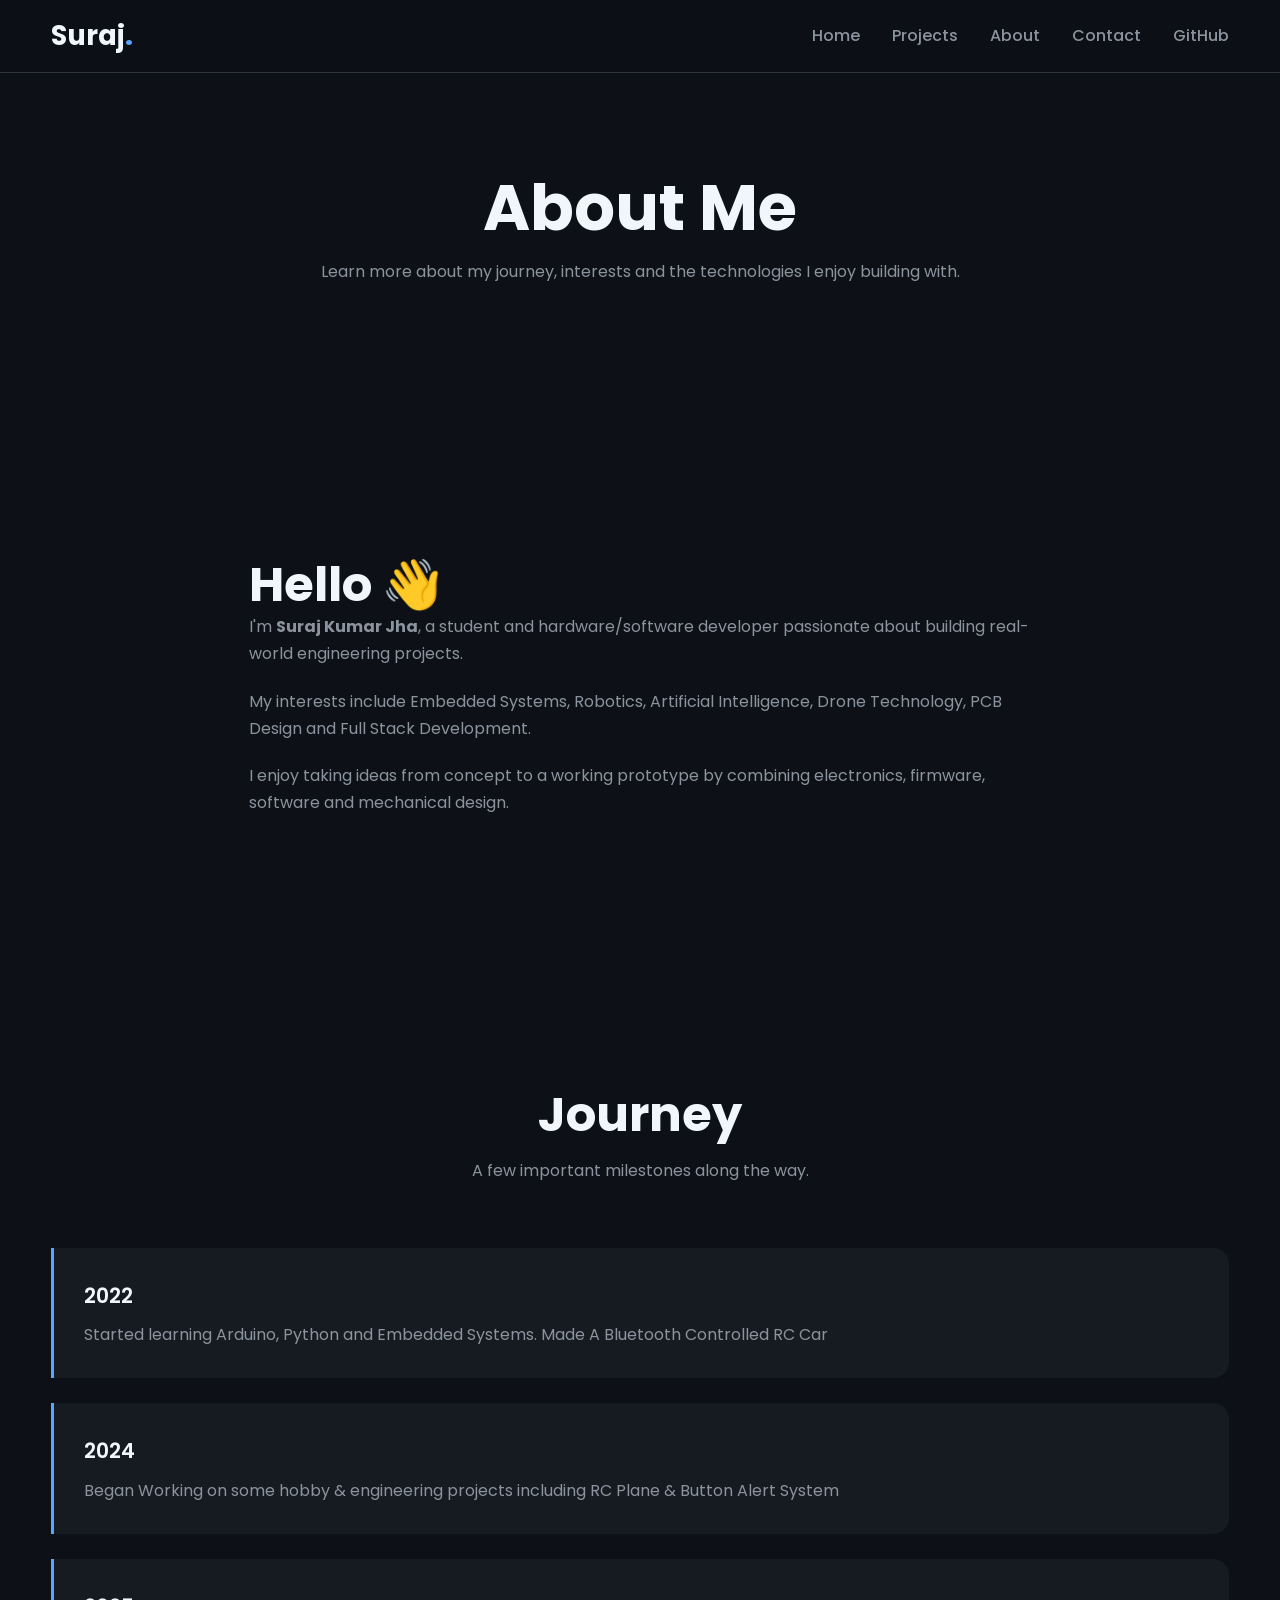
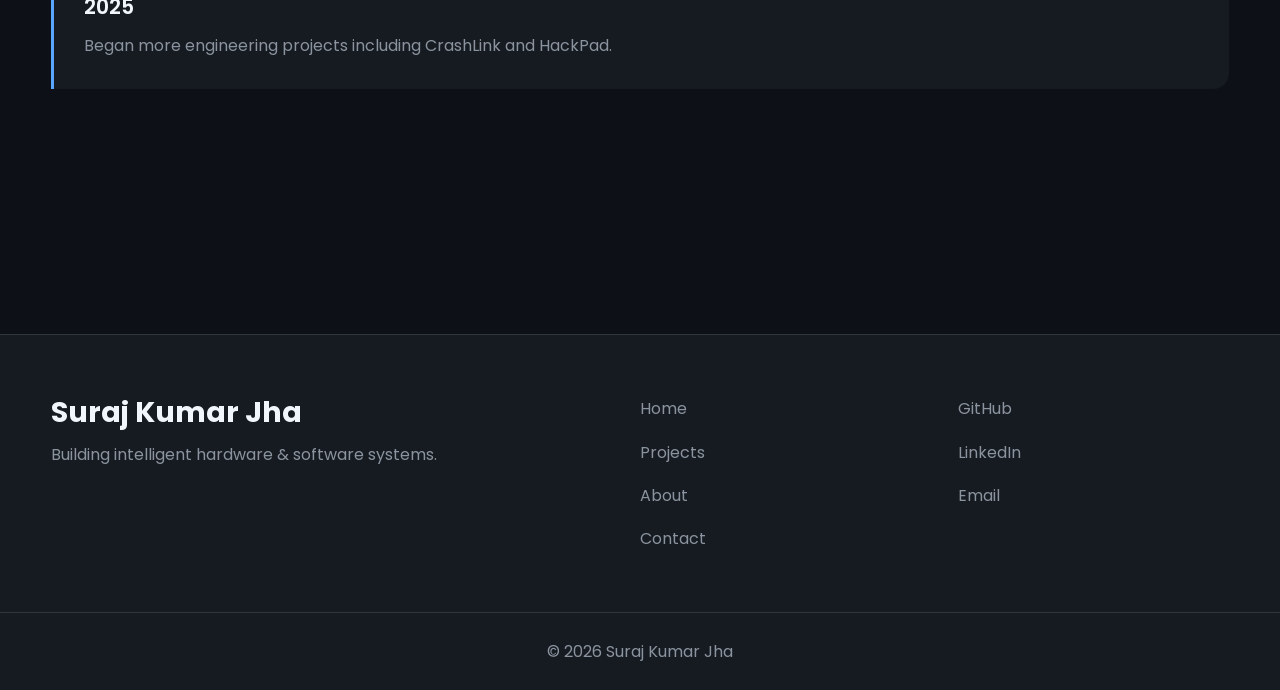
==== commit 14fc1a96: "Update timeline entries in about.html for accuracy and clarity" ====
--- a/about.html
+++ b/about.html
@@ -103,12 +103,12 @@
 
                 <div class="timeline-item">
 
-                    <h3>2023</h3>
+                    <h3>2022</h3>
 
                     <p>
 
                         Started learning Arduino, Python and Embedded
-                        Systems.
+                        Systems. Made A <a href="">Bluetooth Controlled RC Car</a>
 
                     </p>
 
@@ -120,7 +120,8 @@
 
                     <p>
 
-                        Designed my first PCBs and explored robotics.
+                        Began Working on some hobby & engineering projects including <a href="">RC Plane</a> 
+                        & <a href="">Button Alert System</a> 
 
                     </p>
 
@@ -132,7 +133,7 @@
 
                     <p>
 
-                        Began larger engineering projects including
+                        Began more engineering projects including
                         CrashLink and HackPad.
 
                     </p>
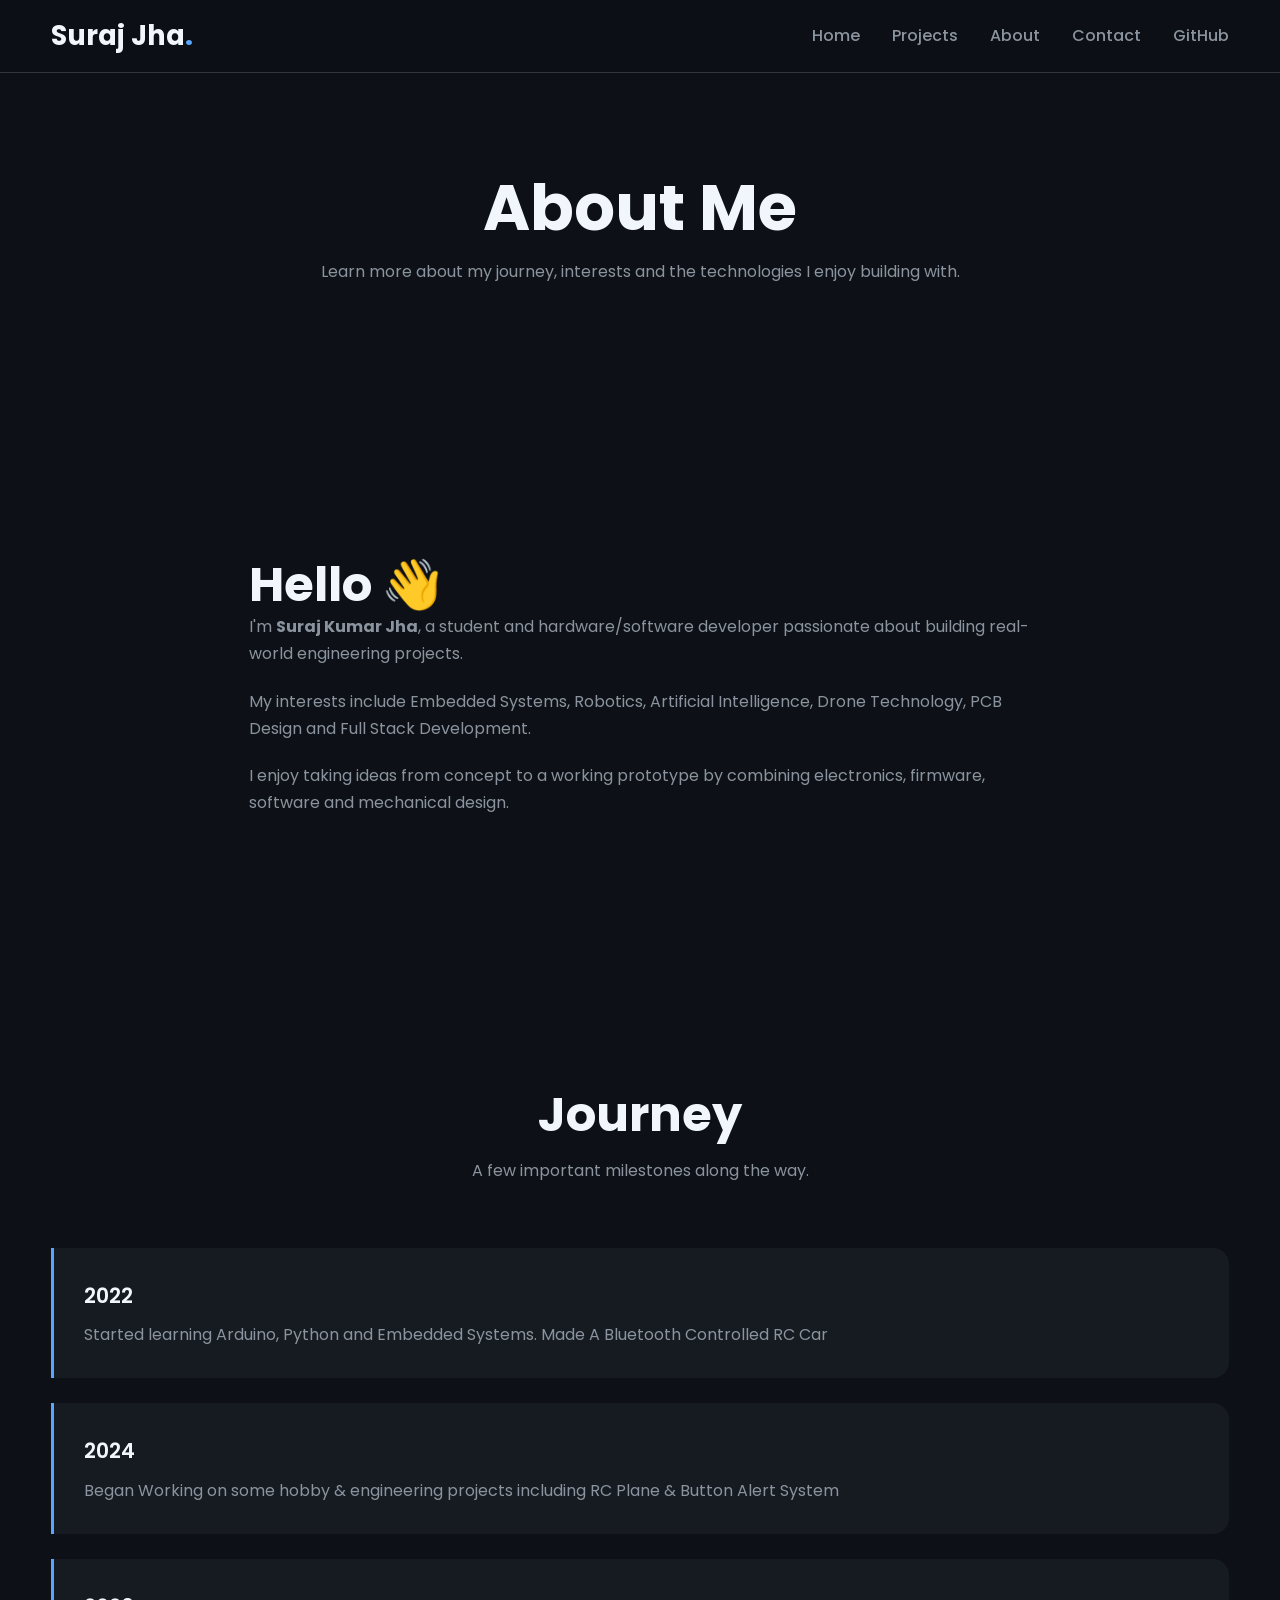
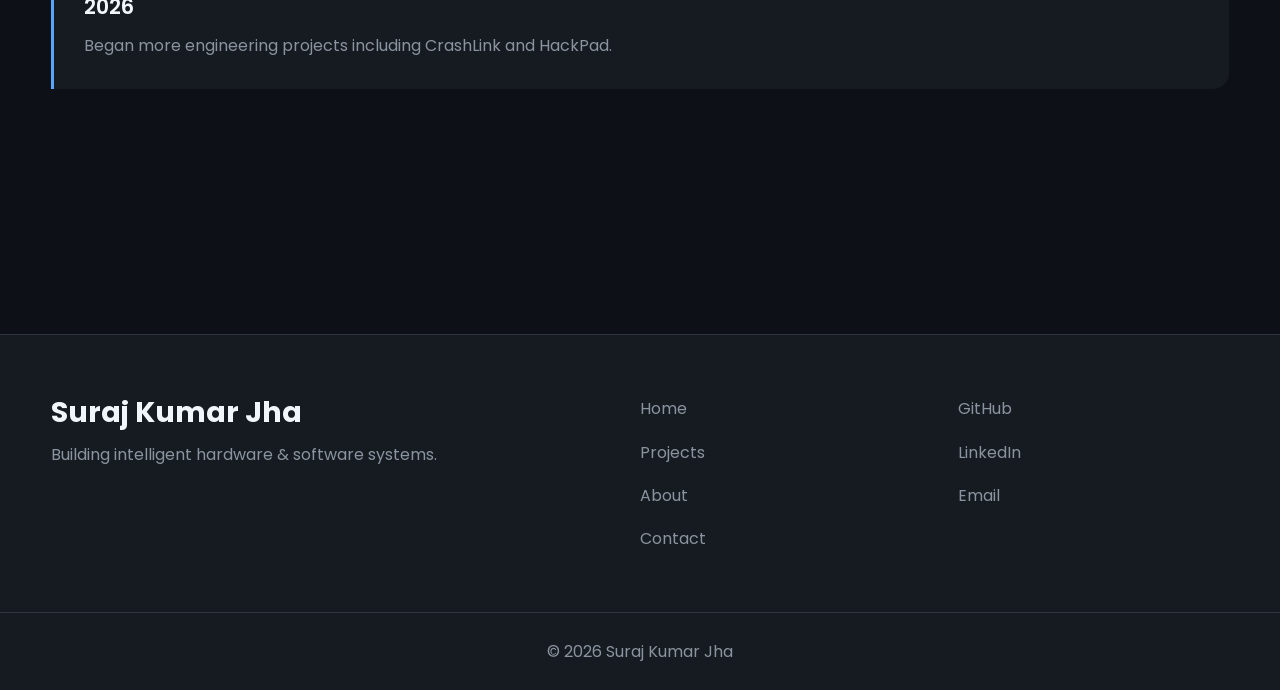
==== commit ae5a9e7e: "update timeline year from 2025 to 2026 in about.html" ====
--- a/about.html
+++ b/about.html
@@ -129,7 +129,7 @@
 
                 <div class="timeline-item">
 
-                    <h3>2025</h3>
+                    <h3>2026</h3>
 
                     <p>
 
